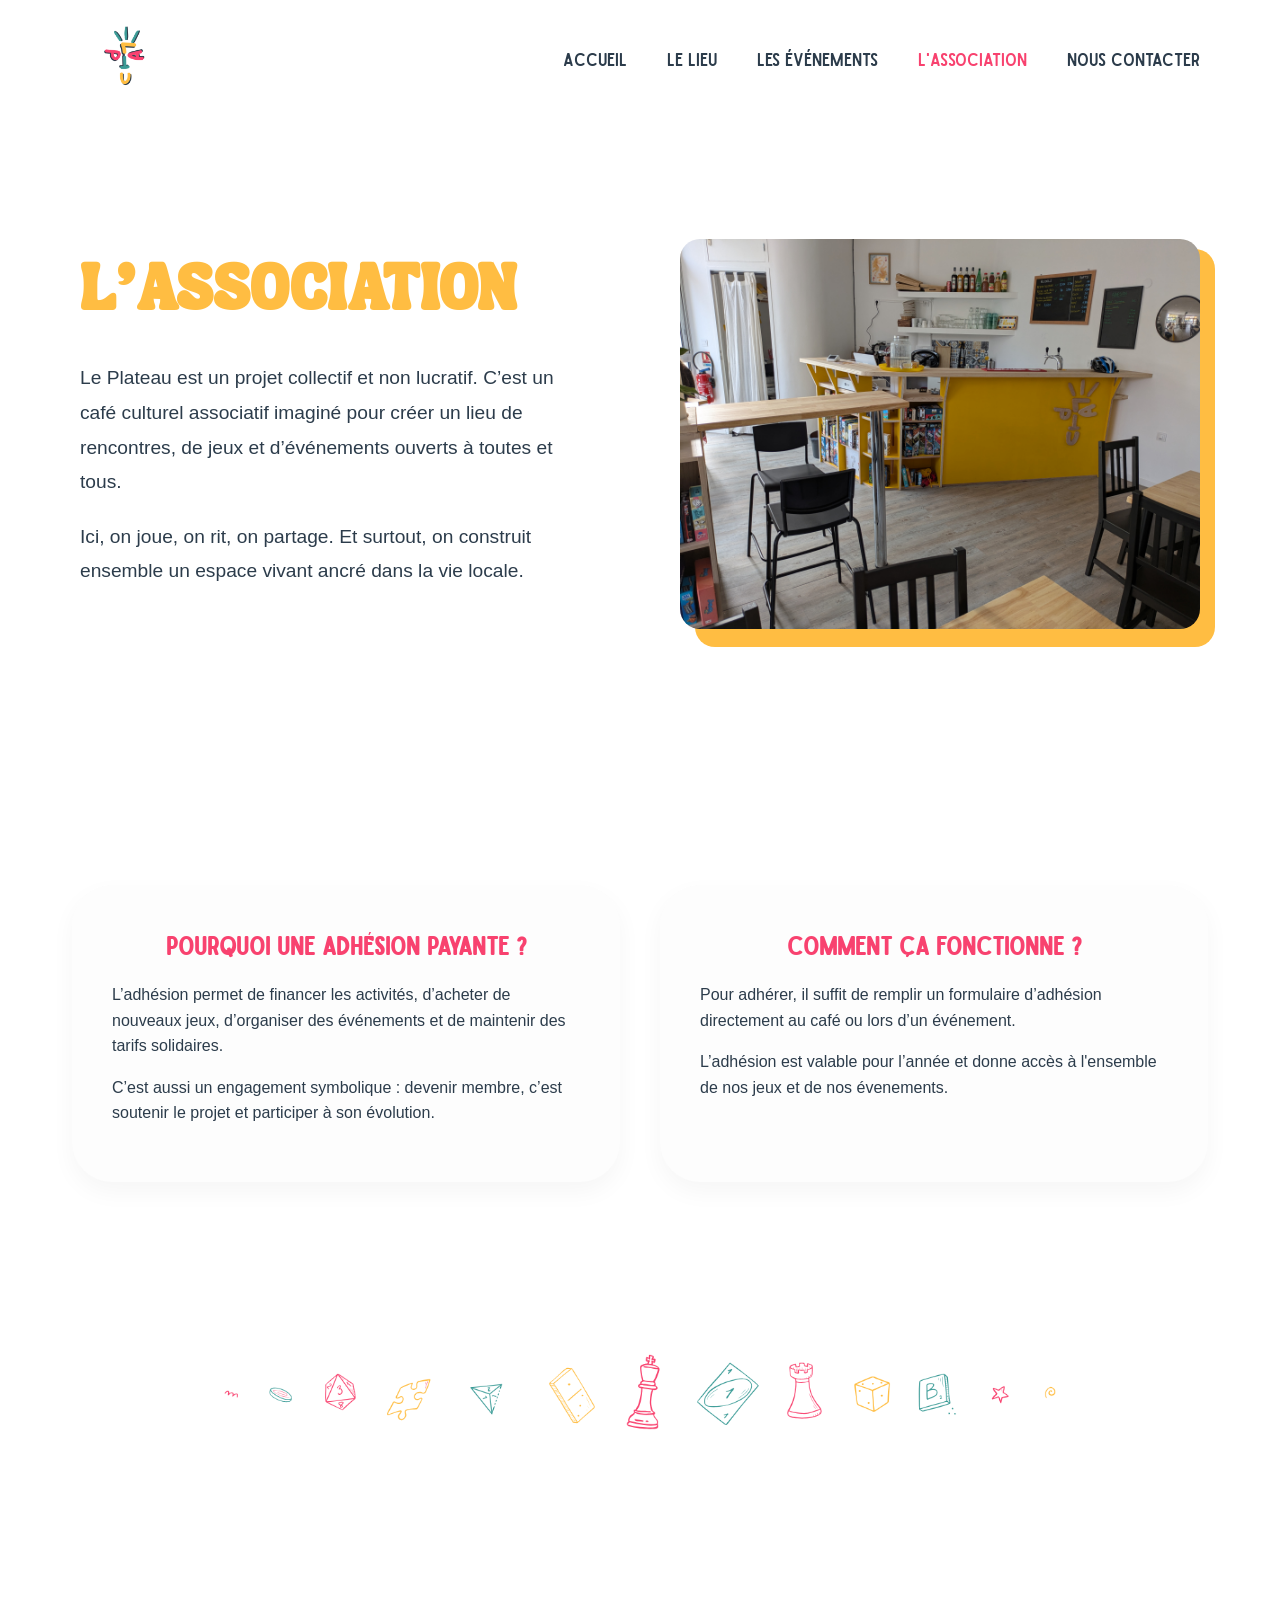
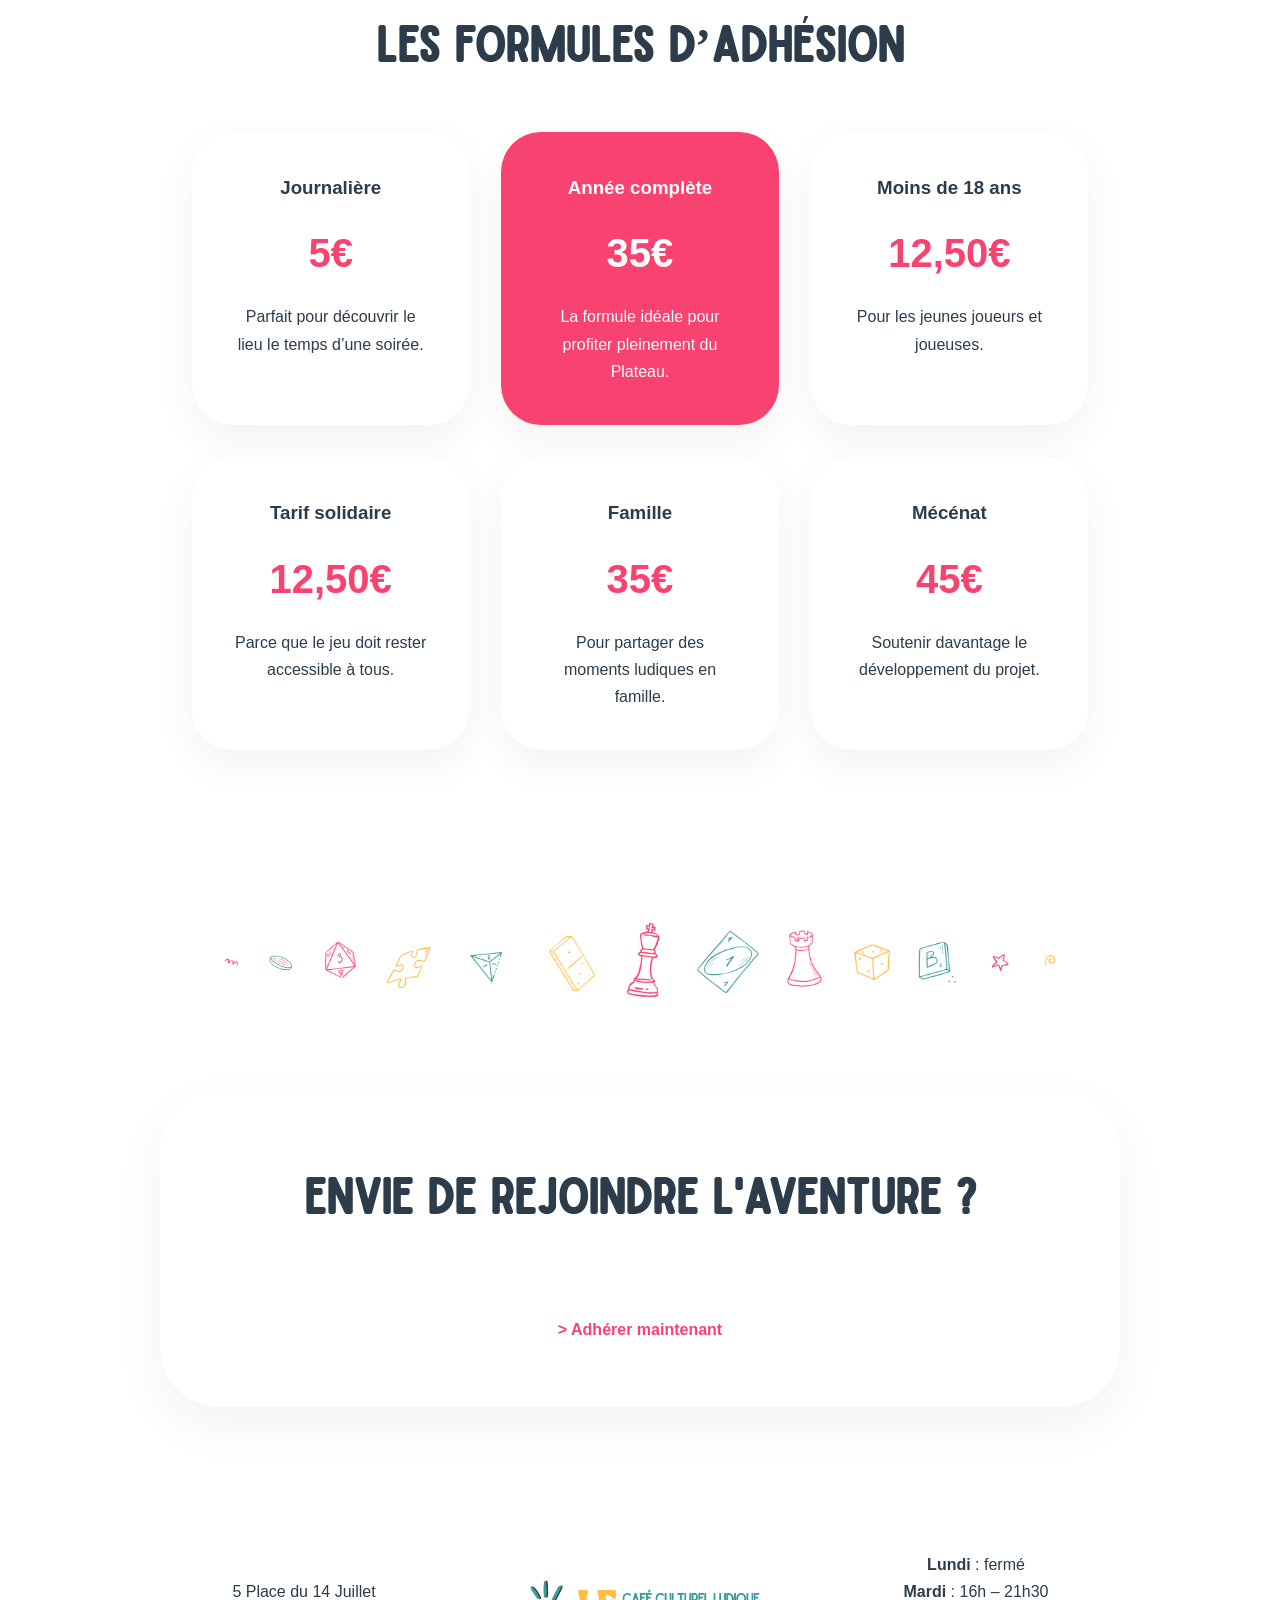
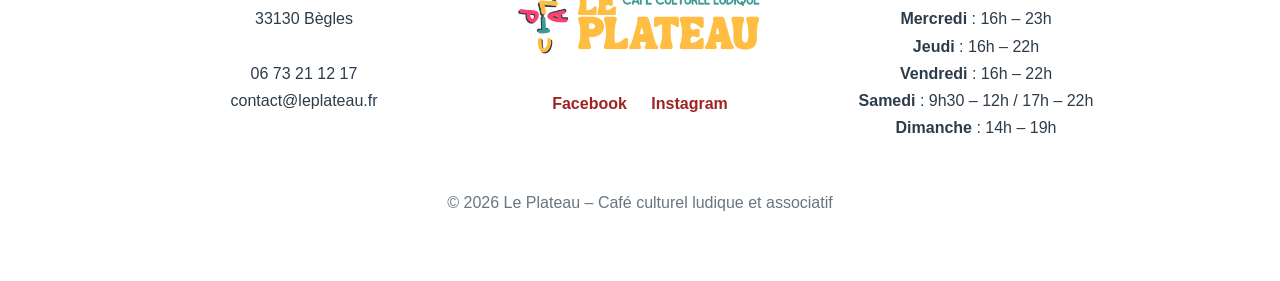
==== association copy.html @ 9a54618c "2nd try" ====
<!DOCTYPE html>
<html lang="fr">
<head>
<meta charset="UTF-8">
<meta name="viewport" content="width=device-width, initial-scale=1.0">

<title>Le Plateau – Café culturel ludique et associatif à Bègles</title>

<meta name="description" content="Le Plateau est un café culturel ludique et associatif à Bègles : jeux de société, quiz, stand-up, impro et événements toute l’année.">
<meta property="og:title" content="Le Plateau – Café culturel à Bègles">
<meta property="og:description" content="Jeux de société et évennements conviviaux au cœur de Bègles.">
<meta property="og:type" content="website">

<link href="https://fonts.googleapis.com/css2?family=Poppins:wght@300;400;600;700&display=swap" rel="stylesheet">
<link rel="stylesheet" href="assets/css/main.css" type="text/css" media="screen" />

<script>
    const navbar = document.querySelector('.navbar');

window.addEventListener('scroll', () => {
    if(window.scrollY > 50){
        navbar.classList.add('sticky');
    } else {
        navbar.classList.remove('sticky');
    }
});
</script>
</head>

<body>
<div class="site-container">
<header>




<nav class="navbar">

    <!-- Liens gauche -->
     <div class="nav-logo">
        <a href="index.html">
            <img src="./assets/images/logo.png" alt="Logo Le Plateau" height="70">
        </a>
    </div>

    <div class="nav-right">
        <a href="./index.html">Accueil</a>
        <a href="./lieu.html">Le lieu</a>
        <a href="./event.html">Les événements</a>
  
        <a class="selected" href="./association.html">L'association</a>
        <a href="./contact.html">Nous contacter</a>
    </div>

</nav>
    
</header>


<section class="asso-hero">

    <div class="asso-left">
        <h1>L’ASSOCIATION</h1>

        <p>
            Le Plateau est un projet collectif et non lucratif.
            C’est un café culturel associatif imaginé pour créer
            un lieu de rencontres, de jeux et d’événements ouverts à toutes et tous.
        </p>

        <p>
            Ici, on joue, on rit, on partage.
            Et surtout, on construit ensemble un espace vivant
            ancré dans la vie locale.
        </p>
    </div>

    <div class="asso-right">
        <img src="./assets/images/photo1.jpg" alt="Le Plateau café ludique">
    </div>

</section>

<section class="asso fade-up">

    <!-- <div class="section-divider"></div> -->

    <div class="asso-grid">


        <!-- Pourquoi payant -->
        <div class="asso-card">
            <h2>Pourquoi une adhésion payante ?</h2>
            <p>
                L’adhésion permet de financer les activités,
                d’acheter de nouveaux jeux,
                d’organiser des événements
                et de maintenir des tarifs solidaires.
            </p>
            <p>
                C’est aussi un engagement symbolique :
                devenir membre, c’est soutenir le projet
                et participer à son évolution.
            </p>
        </div>

        <!-- Comment rejoindre -->
        <div class="asso-card">
            <h2>Comment ça fonctionne ?</h2>
            <p>
                Pour adhérer, il suffit de remplir un formulaire d’adhésion
                directement au café ou lors d’un événement.
            </p>
            <p>
                L’adhésion est valable pour l’année
                et donne accès à l'ensemble de nos jeux 
                et de nos évenements.
            </p>
        </div>

    </div>

</section>

<div class="section-divider"></div>

<!-- TARIFS -->
<section class="tarifs fade-up">

    <h2 class="section-title">  Les formules d’adhésion</h2>

    <div class="tarifs-grid">

        <div class="tarif-card">
            <h3>Journalière</h3>
            <div class="price">5€</div>
            <p>Parfait pour découvrir le lieu le temps d’une soirée.</p>
        </div>

        <div class="tarif-card highlight">
            <h3>Année complète</h3>
            <div class="price">35€</div>
            <p>La formule idéale pour profiter pleinement du Plateau.</p>
        </div>

        <div class="tarif-card">
            <h3>Moins de 18 ans</h3>
            <div class="price">12,50€</div>
            <p>Pour les jeunes joueurs et joueuses.</p>
        </div>

        <div class="tarif-card">
            <h3>Tarif solidaire</h3>
            <div class="price">12,50€</div>
            <p>Parce que le jeu doit rester accessible à tous.</p>
        </div>

        <div class="tarif-card">
            <h3>Famille</h3>
            <div class="price">35€</div>
            <p>Pour partager des moments ludiques en famille.</p>
        </div>

        <div class="tarif-card">
            <h3>Mécénat</h3>
            <div class="price">45€</div>
            <p>Soutenir davantage le développement du projet.</p>
        </div>

    </div>

</section>

<div class="section-divider"></div>

<section class="adhesion fade-up">

    <h2 class="section-title">Envie de rejoindre l'aventure ?</h2>

    <div class="adhesion-box">
        
        <a href="contact.php" class="cta-adhesion">
            > Adhérer maintenant
        </a>
    </div>

</section>


<footer class="footer">
    <div class="footer-container">

        <!-- Colonne 1 : Contact -->
        <div class="footer-col center">
            <!-- <h3>Contact</h3> -->
            <p>
                <br>
                5 Place du 14 Juillet<br>
                33130 Bègles<br><br>
                06 73 21 12 17<br>
                contact@leplateau.fr
            </p>
        </div>

        <!-- Colonne 2 : Logo + Réseaux -->
        <div class="footer-col center">
            <br>
            <img src="./assets/images/logoa3.png" alt="Logo Le Plateau" height="80">
            <br>
            <div class="socials">
                <a href="#" target="_blank">Facebook</a>
                <a href="#" target="_blank">Instagram</a>
            </div>
        </div>

        <!-- Colonne 3 : Horaires -->
        <div class="footer-col center">
            <!-- <h3>Horaires</h3> -->
            <p>
                <strong>Lundi</strong> : fermé<br>
                <strong>Mardi</strong> : 16h – 21h30<br>
                <strong>Mercredi</strong> : 16h – 23h<br>
                <strong>Jeudi</strong> : 16h – 22h<br>
                <strong>Vendredi</strong> : 16h – 22h<br>
                <strong>Samedi</strong> : 9h30 – 12h / 17h – 22h<br>
                <strong>Dimanche</strong> : 14h – 19h
            </p>
        </div>

    </div>

    <div class="footer-bottom">
        © 2026 Le Plateau – Café culturel ludique et associatif
    </div>
</footer>

<button id="topBtn">↑</button>

<script>

/* Scroll Animation */
const faders = document.querySelectorAll('.fade-up');
const observer = new IntersectionObserver(entries => {
    entries.forEach(entry => {
        if(entry.isIntersecting){
            entry.target.classList.add('visible');
        }
    });
},{ threshold:0.2 });

faders.forEach(el => observer.observe(el));

/* Back to top */
const topBtn = document.getElementById("topBtn");

window.addEventListener("scroll", () => {
    topBtn.style.display = window.scrollY > 300 ? "block" : "none";
});

topBtn.addEventListener("click", () => {
    window.scrollTo({ top: 0, behavior: "smooth" });
});

</script>
</div>
</body>
</html>
---- assets/css/main.css ----
/* ===== FONT LOGO ===== */
@font-face {
    font-family: 'TanSongBird';
    src: url('../fonts/TANSONGBIRD.ttf') format('truetype');
}
@font-face {
    font-family: 'Sailors';
    src: url('../fonts/SailorsSlant.ttf') format('truetype');
}

/* ===== VARIABLES ===== */
:root {
    --rose-ouverture: #fcfafa;
    /* --rose-ouverture: #fff8f9; */
    /* --rose-ouverture: #f8f7f3; */
    --jaune: #ffbd42;
    --bleu: #3a9b96;
    --rose: #f8426f;
    --bleu-marine: #2c3c4b;
}


/* =====================================================
   RESET
===================================================== */

* {
    margin: 0;
    padding: 0;
    box-sizing: border-box;
}

html {
    scroll-behavior: smooth;
}

body {
    font-family: 'arial';
    /* background: url('../images/back-white.png') center/cover fixed; */
    /* background: var(--rose-ouverture) center/cover fixed; */
    background: #ffffff;
    color: var(--bleu-marine);
    line-height: 1.7;
    overflow-x: hidden;
}

.site-container {
    max-width: 1200px;
    margin: auto;
    /* background: rgba(255,255,255,0.92); */
    /* backdrop-filter: blur(4px); */
}

section {
    padding: 8rem 2rem;
}

h2 {
    font-size: 3rem;
}
/* =====================================================
   NAVBAR
===================================================== */

/* .navbar {
    background: white;
    border-radius: 50px;
    padding: 1rem 2rem;
    display: grid;
    grid-template-columns: 1fr auto 1fr;
    align-items: center;
    box-shadow: 0 10px 30px rgba(0, 0, 0, 0.05);
    position: sticky;
    top: 15px;
    z-index: 1000;
    font-family: 'Sailors';
} */

.navbar{
    position: sticky;
    top: 0;
    z-index: 1000;

    display: flex;
    align-items: center;
    justify-content: space-between;

    padding: 20px 40px;

    background: transparent;
}

/* .nav-right {
    display: flex;
    gap: 30px;
    justify-content: flex-end;
    margin-right: 10px;
} */

.nav-right{
    display:flex;
    gap:40px;
    align-items:center;
}

.nav-logo {
    display: flex;
    gap: 30px;
    justify-content: flex-start;
    margin-left: 10px;
}

.navbar a {
    text-decoration: none;
    font-size: large;
    font-family:'Sailors';
    color: var(--bleu-marine);
    position: relative;
    transition: 0.3s;
}

.navbar a:hover {
    color: var(--rose);
    /* transition: 0.3s;
    transform: scale(1.05); */
}

.navbar a.selected {
    color: var(--rose);
}
.navbar.scrolled{
    background:white;
}

.nav-center img {
    transition: 0.3s;
}

.nav-center img:hover {
    transform: scale(1.05);
}


/* =====================================================
   RESPONSIVE NAVBAR
===================================================== */

@media (max-width: 900px) {
    .navbar {
        grid-template-columns: 1fr;
        text-align: center;
        gap: 1rem;
    }

    .nav-left,
    .nav-right {
        justify-content: center;
        flex-wrap: wrap;
    }
}


/* ===== BURGER ===== */

.burger {
    display: none;
    flex-direction: column;
    gap: 5px;
    cursor: pointer;
}

.burger span {
    width: 25px;
    height: 3px;
    background: var(--bleu-marine);
    transition: 0.3s;
}

@media (max-width: 900px) {

    .nav-right {
        position: absolute;
        top: 90px;
        right: 0;
        background: white;
        width: 100%;
        flex-direction: column;
        align-items: center;
        padding: 2rem 0;
        display: none;
        box-shadow: 0 15px 30px rgba(0,0,0,0.05);
    }

    .nav-right.active {
        display: flex;
    }

    .burger {
        display: flex;
    }
}

/* ===== SEPARATEUR DECORATIF ===== */

.section-divider {
    width: 100%;
    height: 100px;
    background: url('../images/separator.png') center center no-repeat;
    background-size: 80% auto;
    margin: 2rem 0;
}

/* ===== HERO UPGRADE ===== */


.hero {
    position: relative;
    width: 100%;
    height: 80vh; /* prend toute la hauteur de l'écran */
    text-align: center;
    overflow: hidden;
    display: flex;
    justify-content: center;
    align-items: center;

    /* Image de fond */
    background: url('../images/photo1.jpg') center/cover no-repeat;
    /* couleur blanche avec transparence si tu veux un léger voile */
    background-blend-mode: lighten;
    opacity: 0.9; /* si tu veux réduire l'intensité de la bg */
    margin-bottom: 100px;
}

.hero::before {
    content: "";
    position: absolute;
    inset: 0;
    background: rgba(251, 241, 241, 0.8); /* voile blanc transparent */
    z-index: 1;
}

.hero-content {
    position: relative;
    z-index: 2; /* pour être au-dessus de l'overlay */
}

.hero-image {
    max-width: 90%; /* ajustable */
    height: auto;
    display: block;
    margin: auto;
}


/* =====================================================
   BUTTONS
===================================================== */

.btn {
    display: inline-block;
    padding: 15px 35px;
    border-radius: 50px;
    background: var(--jaune);
    color: var(--bleu-marine);
    font-weight: 600;
    text-decoration: none;
    margin-top: 2rem;
    transition: 0.3s;
}

.btn:hover {
    background: var(--rose);
    color: white;
    transform: translateY(-5px);
}


/* =====================================================
   SCROLL ANIMATION
===================================================== */

.fade-up {
    opacity: 0;
    /* transform: translateY(40px); */
    transition: all 0.8s ease;
}

.fade-up.visible {
    opacity: 1;
    transform: translateY(0);
}


/* =====================================================
   ASSOCIATION
===================================================== */


.asso-hero{
    display:grid;
    grid-template-columns: 1fr 1fr;
    align-items:center;
    gap:80px;

    padding:120px 40px;
}

.asso-left h1{
    font-family:'TanSongBird';
    font-size:2rem;
    color:var(--jaune);
    margin-bottom:40px;
    text-transform: uppercase;
}

.asso-left p{
    font-size:1.2rem;
    line-height:1.8;
    margin-bottom:20px;
    max-width:500px;
}


.asso-right img{
    width:100%;
    border-radius:20px;
    object-fit:cover;
}

@media (max-width:900px){

.asso-hero{
    grid-template-columns:1fr;
    text-align:center;
}

.asso-left p{
    margin:auto;
}

}


.asso-right{
    position:relative;
}

.asso-right::after{
    content:"";
    position:absolute;
    width:100%;
    height:100%;
    background:var(--jaune);
    border-radius:20px;
    top:10px;
    left:15px;
    z-index:-1;
}




.asso-back{
    position: relative;
    background: url('../images/photo1.jpg') center/cover no-repeat;
    min-height: 500px;
    padding: 160px 40px 120px 40px;
    border-radius: 40px;
    display:flex;
    flex-direction:column;
    justify-content:center;
    align-items:center;
    text-align:center;
    overflow:hidden;
}

/* overlay moderne */
.asso-back::before{
    content:"";
    position:absolute;
    inset:0;
    background: linear-gradient(
        rgba(255,255,255,0.85),
        rgba(255,255,255,0.75)
    );
}

/* contenu au dessus */
.asso-back .title,
.asso-back .subtitle{
    position:relative;
    z-index:2;
}

.asso-back{
    animation: heroZoom 12s ease-in-out infinite alternate;
}

@keyframes heroZoom{
    from{background-size:100%;}
    to{background-size:110%;}
}

.asso-back .title{
    font-family: 'TanSongBird';
    font-size: 6rem;
    color: var(--jaune);
    text-transform: uppercase;
    letter-spacing: 3px;
    margin-bottom: 40px;

    text-shadow: 
        3px 3px 0px rgba(0,0,0,0.1);
}

.asso-back .subtitle{
    max-width: 750px;
    font-size: 1.3rem;
    line-height: 1.8;
    color: var(--bleu-marine);
}

.scroll-indicator{
    margin-top:40px;
    width:25px;
    height:40px;
    border:2px solid var(--bleu-marine);
    border-radius:20px;
    position:relative;
}

.scroll-indicator::after{
    content:"";
    width:6px;
    height:6px;
    background:var(--bleu-marine);
    border-radius:50%;
    position:absolute;
    top:8px;
    left:50%;
    transform:translateX(-50%);
    animation:scroll 1.5s infinite;
}

@keyframes scroll{
    0%{opacity:0; top:8px;}
    50%{opacity:1;}
    100%{opacity:0; top:22px;}
}

/* .asso h1 {
    font-family: 'TanSongBird';
    font-size: 2.5rem;
    text-align: center;
    text-transform: uppercase;
    margin-bottom: 60px;
    color: var(--jaune);
} */

.asso .subtitle {
    justify-content: center;
    text-align: center;
    font-size: larger;
    margin-bottom: 100px;
    margin-left: 80px;
    margin-right: 80px;
}

.asso-grid {
    display: grid;
    grid-template-columns: 1fr 1fr;
    gap: 2.5rem;
}

.asso-card {
    background: #fdfdfd;
    padding: 2.5rem;
    border-radius: 40px;
    box-shadow: 0 10px 25px rgba(0, 0, 0, 0.04);
}

.asso-card h2 {
    margin-bottom: 1rem;
    font-size: 1.5rem;
    font-family: 'Sailors';
    color: var(--rose);
    text-align: center;
}

.asso-card p {
    margin-bottom: 1rem;
    line-height: 1.6;
}
/* =====================================================
   ADHESION
===================================================== */

.adhesion {
    margin: 80px 10%;
    padding: 4rem 2rem;
    background: white;
    border-radius: 60px;
    box-shadow: 0 20px 50px rgba(0, 0, 0, 0.05);
    text-align: center;
}

.adhesion-box {
    max-width: 700px;
    margin: auto;
}

.cta-adhesion {
    display: inline-block;
    margin-top: 2rem;
    font-weight: 600;
    text-decoration: none;
    color: var(--rose);
    transition: 0.3s;
}

.cta-adhesion:hover {
    color: var(--bleu-marine);
}


/* =====================================================
   TARIFS
===================================================== */

.tarifs {
    margin: 0 10%;
}

.tarifs-grid {
    display: grid;
    grid-template-columns: repeat(auto-fit, minmax(250px, 1fr));
    gap: 2rem;
}

.tarif-card {
    background: white;
    padding: 2.5rem;
    border-radius: 40px;
    box-shadow: 0 15px 40px rgba(0, 0, 0, 0.05);
    text-align: center;
    transition: 0.3s;
}

.tarif-card:hover {
    transform: translateY(-8px);
    box-shadow: 0 25px 50px rgba(0, 0, 0, 0.08);
}

.tarif-card h3 {
    margin-bottom: 1rem;
}

.price {
    font-size: 2.5rem;
    font-weight: 700;
    color: var(--rose);
    margin-bottom: 1rem;
}

.tarif-card.highlight {
    background: var(--rose);
    color: white;
}

.tarif-card.highlight .price {
    color: white;
}


/* =====================================================
   LIEU INTRO
===================================================== */

.lieu-intro {
    margin: 80px 10%;
    padding: 4rem 2rem;
    background: white;
    border-radius: 60px;
    box-shadow: 0 20px 50px rgba(0, 0, 0, 0.05);
}

.lieu-grid {
    display: grid;
    grid-template-columns: 1fr 1fr;
    gap: 3rem;
    align-items: center;
}

.lieu-image img {
    width: 100%;
    border-radius: 40px;
}


/* =====================================================
   FOOD
===================================================== */

.lieu-food {
    margin: 80px 10%;
}

.food-grid {
    display: grid;
    grid-template-columns: repeat(auto-fit, minmax(250px, 1fr));
    gap: 2rem;
}

.food-card {
    background: white;
    padding: 2rem;
    border-radius: 40px;
    box-shadow: 0 15px 40px rgba(0, 0, 0, 0.05);
    transition: 0.3s;
}

.food-card:hover {
    transform: translateY(-8px);
}


/* =====================================================
   MOSAIQUE
===================================================== */

.gallery-mosaic {
    column-count: 3;
    column-gap: 20px;
}

.gallery-mosaic img {
    width: 100%;
    margin-bottom: 20px;
    border-radius: 25px;
    cursor: pointer;
    transition: 0.3s;
}

.gallery-mosaic img:hover {
    transform: scale(1.03);
}

@media (max-width: 900px) {
    .gallery-mosaic {
        column-count: 2;
    }
}

@media (max-width: 600px) {
    .gallery-mosaic {
        column-count: 1;
    }
}


.gallery-grid {
    display: grid;
    grid-template-columns: repeat(auto-fit, minmax(250px,1fr));
    gap: 20px;
}

.gallery-grid img {
    width: 100%;
    height: 250px;
    object-fit: cover;
    border-radius: 20px;
}

/* =====================================================
   LIGHTBOX
===================================================== */

.lightbox {
    display: none;
    position: fixed;
    inset: 0;
    background: rgba(0, 0, 0, 0.85);
    justify-content: center;
    align-items: center;
    z-index: 999;
}

.lightbox-img {
    max-width: 90%;
    max-height: 85%;
    border-radius: 20px;
}

.lightbox .close {
    position: absolute;
    top: 30px;
    right: 40px;
    font-size: 40px;
    color: white;
    cursor: pointer;
}


/* =====================================================
    REVIEWS
===================================================== */


.reviews {
    margin: 80px 5%;
}

.reviews-grid {
    display: flex;
    justify-content: center;
    gap: 2rem;
    flex-wrap: wrap; /* pour mobile */
    align-items: flex-start;
}

.review-card {
    position: relative;
    background: rgba(255, 255, 255, 1);
    padding: 2rem;
    border-radius: 30px;
    width: 300px;
    box-shadow: 0 15px 40px rgba(0,0,0,0.05);
    overflow: visible; /* pour que le carré coloré dépasse */
    transition: transform 0.3s, box-shadow 0.3s;
}

/* Carré coloré permanent derrière */
.review-card::before {
    content: "";
    position: absolute;
    inset: 0;
    border-radius: 30px;
    z-index: -1;
    /* transform: rotate(-2deg); */
}

/* Couleurs des carrés
.review-rose::before {
    background: var(--rose);
}
.review-bleu::before {
    background: var(--bleu);
} */

/* Décalage vertical */
.review-top {
    margin-top: -20px; /* remonte un peu */
}

.review-bottom {
    margin-top: 20px; /* descend un peu */
}

/* Texte */
.review-card p:first-child {
    margin-bottom: 0.5rem;
    font-size: 1.2rem;
}
.review-card p:nth-child(2) {
    line-height: 1.6;
    margin-bottom: 1rem;
}
.review-card strong {
    display: block;
    text-align: right;
    font-weight: 600;
}



.review-rose::after{
    content:"";
    position:absolute;
    width:100%;
    height:100%;
    background:var(--rose);
    border-radius:30px;
    top:10px;
    right:10px;
    z-index:-1;
}


.review-bleu::after{
    content:"";
    position:absolute;
    width:100%;
    height:100%;
    background:var(--bleu);
    border-radius:30px;
    top:10px;
    right:10px;
    z-index:-1;
}

/* Hover (optionnel) */
.review-card:hover {
    /* transform: translateY(-6px) rotate(1deg); */
    /* box-shadow: 0 25px 50px rgba(0,0,0,0.08); */
}

/* Responsive */
@media (max-width: 1000px) {
    .reviews-grid {
        flex-wrap: wrap;
        justify-content: center;
    }
    .review-card {
        margin-top: 0 !important;
    }
}

/* Conteneur des étoiles */
.stars {
    display: flex;
    gap: 5px; /* espace entre les étoiles */
    margin-bottom: 1.5rem;
    justify-content: center; /* centrer les étoiles */
}

.stars img {
    width: 20px;  /* taille des étoiles */
    height: 20px;
    object-fit: contain;
}

/* =====================================================
   EVENTS
===================================================== */






.event-hero{
    display:grid;
    grid-template-columns: 1fr 1fr;
    align-items:center;
    gap:80px;

    padding:120px 40px;
}

.event-right h1{
    font-family:'TanSongBird';
    font-size:2rem;
    color:var(--jaune);
    margin-bottom:40px;
    text-transform: uppercase;
}

.event-right p{
    font-size:1.2rem;
    line-height:1.8;
    margin-bottom:20px;
    max-width:500px;
}

.event-right a{
    text-decoration: none;
    margin: 10px;

}


.event-left img{
    width:100%;
    border-radius:20px;
    object-fit:cover;
}

@media (max-width:900px){

.event-hero{
    grid-template-columns:1fr;
    text-align:center;
}

.event-right p{
    margin:auto;
}

}


.event-left{
    position:relative;
}

.event-left::after{
    content:"";
    position:absolute;
    width:100%;
    height:100%;
    background:var(--jaune);
    border-radius:20px;
    top:10px;
    right:15px;
    z-index:-1;
}







.events-intro {
    margin: 80px 10%;
    text-align: center;
}

.events-title {
    font-family: 'TanSongBird';
    font-size: 2.5rem;
    text-align: center;
    text-transform: uppercase;
    margin-bottom: 60px;
    color: var(--jaune);
}

.events-intro .subtitle {
    justify-content: center;
    text-align: center;
    font-size: larger;
    margin-bottom: 100px;
    margin-left: 80px;
    margin-right: 80px;
}

.events-highlights {
    margin: 80px 10%;
}

.events-grid {
    display: grid;
    grid-template-columns: repeat(auto-fit, minmax(250px, 1fr));
    gap: 2rem;
}

.event-card {
    background: white;
    padding: 2rem;
    border-radius: 40px;
    box-shadow: 0 15px 40px rgba(0, 0, 0, 0.05);
    transition: 0.3s;
}

.event-card:hover {
    transform: translateY(-8px);
}

.events-program {
    margin: 80px 10%;
    text-align: center;
}

.program-image {
    width: 100%;
    max-width: 600px;
    border-radius: 30px;
    cursor: pointer;
    transition: 0.3s;
    margin-bottom: 2rem;
}

.program-image:hover {
    transform: scale(1.02);
}

.events-info {
    margin: 80px 10%;
    text-align: center;
}

.info-box {
    background: linear-gradient(135deg, var(--rose), var(--bleu));
    color: white;
    padding: 4rem 2rem;
    border-radius: 60px;
}


/* =====================================================
   UNIVERS
===================================================== */

.section-title {
    text-align: center;
    margin-bottom: 3rem;
    font-family: 'Sailors';
    text-transform: uppercase;
}

.univers-grid {
    display: grid;
    grid-template-columns: 1fr 1fr;
    gap: 2.5rem;
}

.univers-card {
    display: flex;
    background: #fdfdfd;
    border-radius: 40px;
    overflow: hidden;
    box-shadow: 0 10px 25px rgba(0, 0, 0, 0.04);
    transition: 0.3s;
}

.univers-card:hover {
    transform: translateY(-6px);
    box-shadow: 0 20px 40px rgba(0, 0, 0, 0.08);
}

.univers-img {
    flex: 0 0 40%;
}

.univers-img img {
    width: 100%;
    height: 100%;
    object-fit: cover;
}

.univers-content {
    flex: 1;
    padding: 2.5rem;
    display: flex;
    flex-direction: column;
    justify-content: center;
}

.univers-content h3 {
    margin-bottom: 1rem;
    font-family: 'TanSongBird';
    text-transform: uppercase;
    font-size: 1rem;
}

.univers-content p {
    margin-bottom: 1.5rem;
    line-height: 1.6;
}

.btn-small {
    display: inline-block;
    color: var(--bleu-marine);
    text-decoration: none;
    font-weight: 500;
    transition: 0.3s;
}

.btn-small:hover {
    color: #f8426f;
}

@media (max-width: 900px) {
    .univers-grid {
        grid-template-columns: 1fr;
    }

    .univers-card {
        flex-direction: column;
    }

    .univers-img {
        height: 220px;
    }
}


/* =====================================================
   TIMELINE
===================================================== */

.timeline {
    position: relative;
    max-width: 900px;
    margin: auto;
    padding: 2rem 0;
}

.timeline::before {
    content: "";
    position: absolute;
    left: 50%;
    width: 4px;
    height: 100%;
    background: var(--bleu);
    transform: translateX(-50%);
}

.timeline-item {
    width: 50%;
    padding: 2rem 3rem;
    position: relative;
    border-radius: 20px;
    background-color: white;
    margin-bottom: 4rem;
}

.timeline-item:nth-child(odd) {
    left: 0;
    text-align: right;
}

.timeline-item:nth-child(even) {
    left: 50%;
}

.timeline-dot {
    position: absolute;
    top: 50%;
    left: 50%;
    width: 20px;
    height: 20px;
    background: var(--rose);
    border-radius: 50%;
    transform: translate(-50%, -50%);
}


/* =====================================================
   CONTACT
===================================================== */

#map {
    display: flex;
    justify-content: space-between;
    align-items: flex-start;
    gap: 2rem;
    margin: 4rem 10%;
}

.contact-title {
    font-family: 'TanSongBird';
    font-size: 3.5rem;
    letter-spacing: 4px;
    color: #ffbd42;
    text-transform: uppercase;
    margin-bottom: 180px;
}

#contact iframe {
    width: 60%;
    height: 450px;
    border: 0;
}

#contact p {
    width: 30%;
    text-align: left;
    line-height: 1.7;
}


/* =====================================================
   FOOTER
===================================================== */

.footer {
    background: transparent;
    color: var(--bleu-marine);
    padding: 4rem 10%;
    border-radius: 50px;
}

.footer-container {
    display: grid;
    grid-template-columns: 1fr 1fr 1fr;
    gap: 3rem;
    align-items: start;
}

.footer-col h3 {
    margin-bottom: 1rem;
    color: var(--jaune);
}

.footer-col.center {
    text-align: center;
    justify-content: center;
}

.socials {
    margin-top: 1.5rem;
}

.socials a {
    display: inline-block;
    margin: 0 10px;
    color: rgb(160, 35, 35);
    text-decoration: none;
    font-weight: 600;
}

.socials a:hover {
    color: var(--rose);
}

.footer-bottom {
    text-align: center;
    margin-top: 3rem;
    opacity: 0.7;
}


/* =====================================================
   BACK TO TOP
===================================================== */

#topBtn {
    position: fixed;
    bottom: 30px;
    right: 30px;
    background: var(--rose);
    color: white;
    border: none;
    padding: 12px 16px;
    border-radius: 50%;
    cursor: pointer;
    display: none;
}


/* =====================================================
   RESPONSIVE GLOBAL FINAL
===================================================== */

@media (max-width: 900px) {

    .cafe-grid {
        grid-template-columns: 1fr;
        text-align: center;
    }

    .timeline::before {
        left: 10px;
    }

    .timeline-item {
        width: 100%;
        left: 0 !important;
        text-align: left !important;
        padding-left: 3rem;
    }

    .timeline-dot {
        left: 10px;
    }

    #contact {
        flex-direction: column;
        margin: 4rem 5%;
    }

    #contact iframe,
    #contact p {
        width: 100%;
    }
}
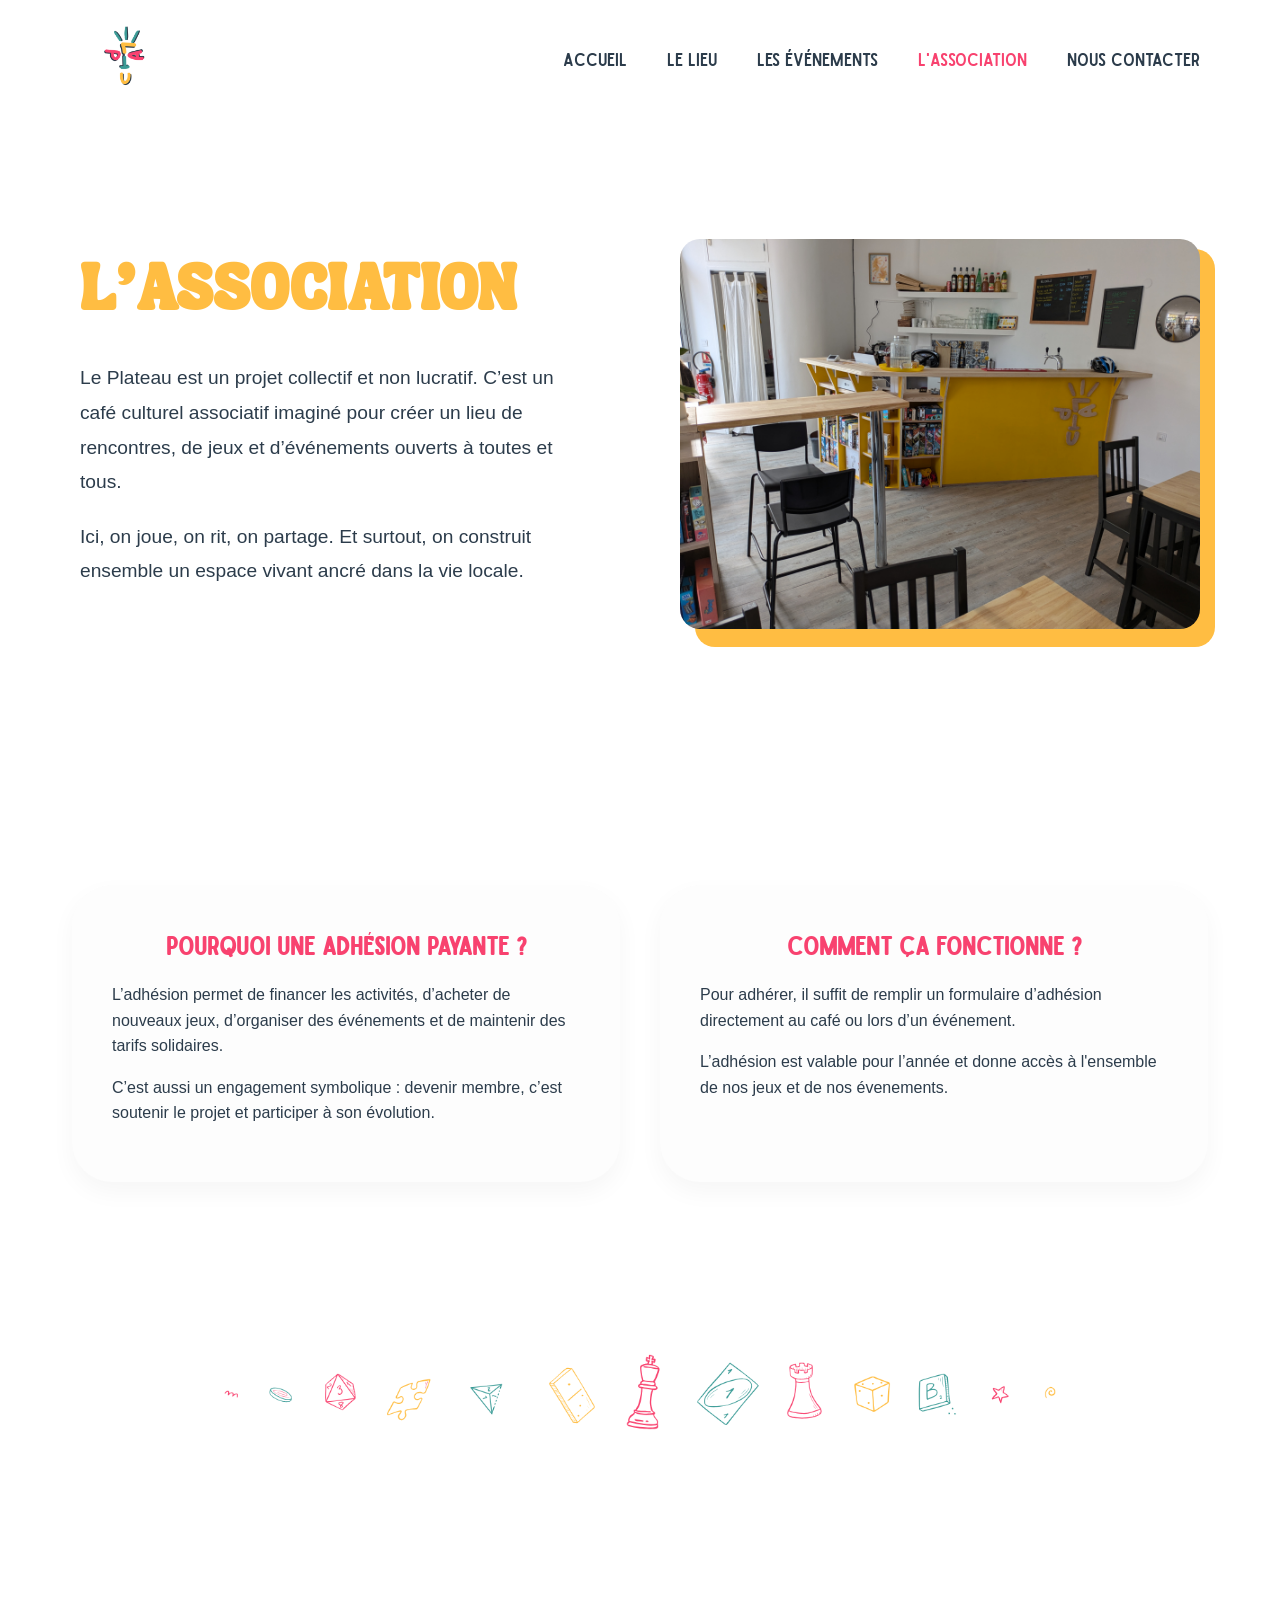
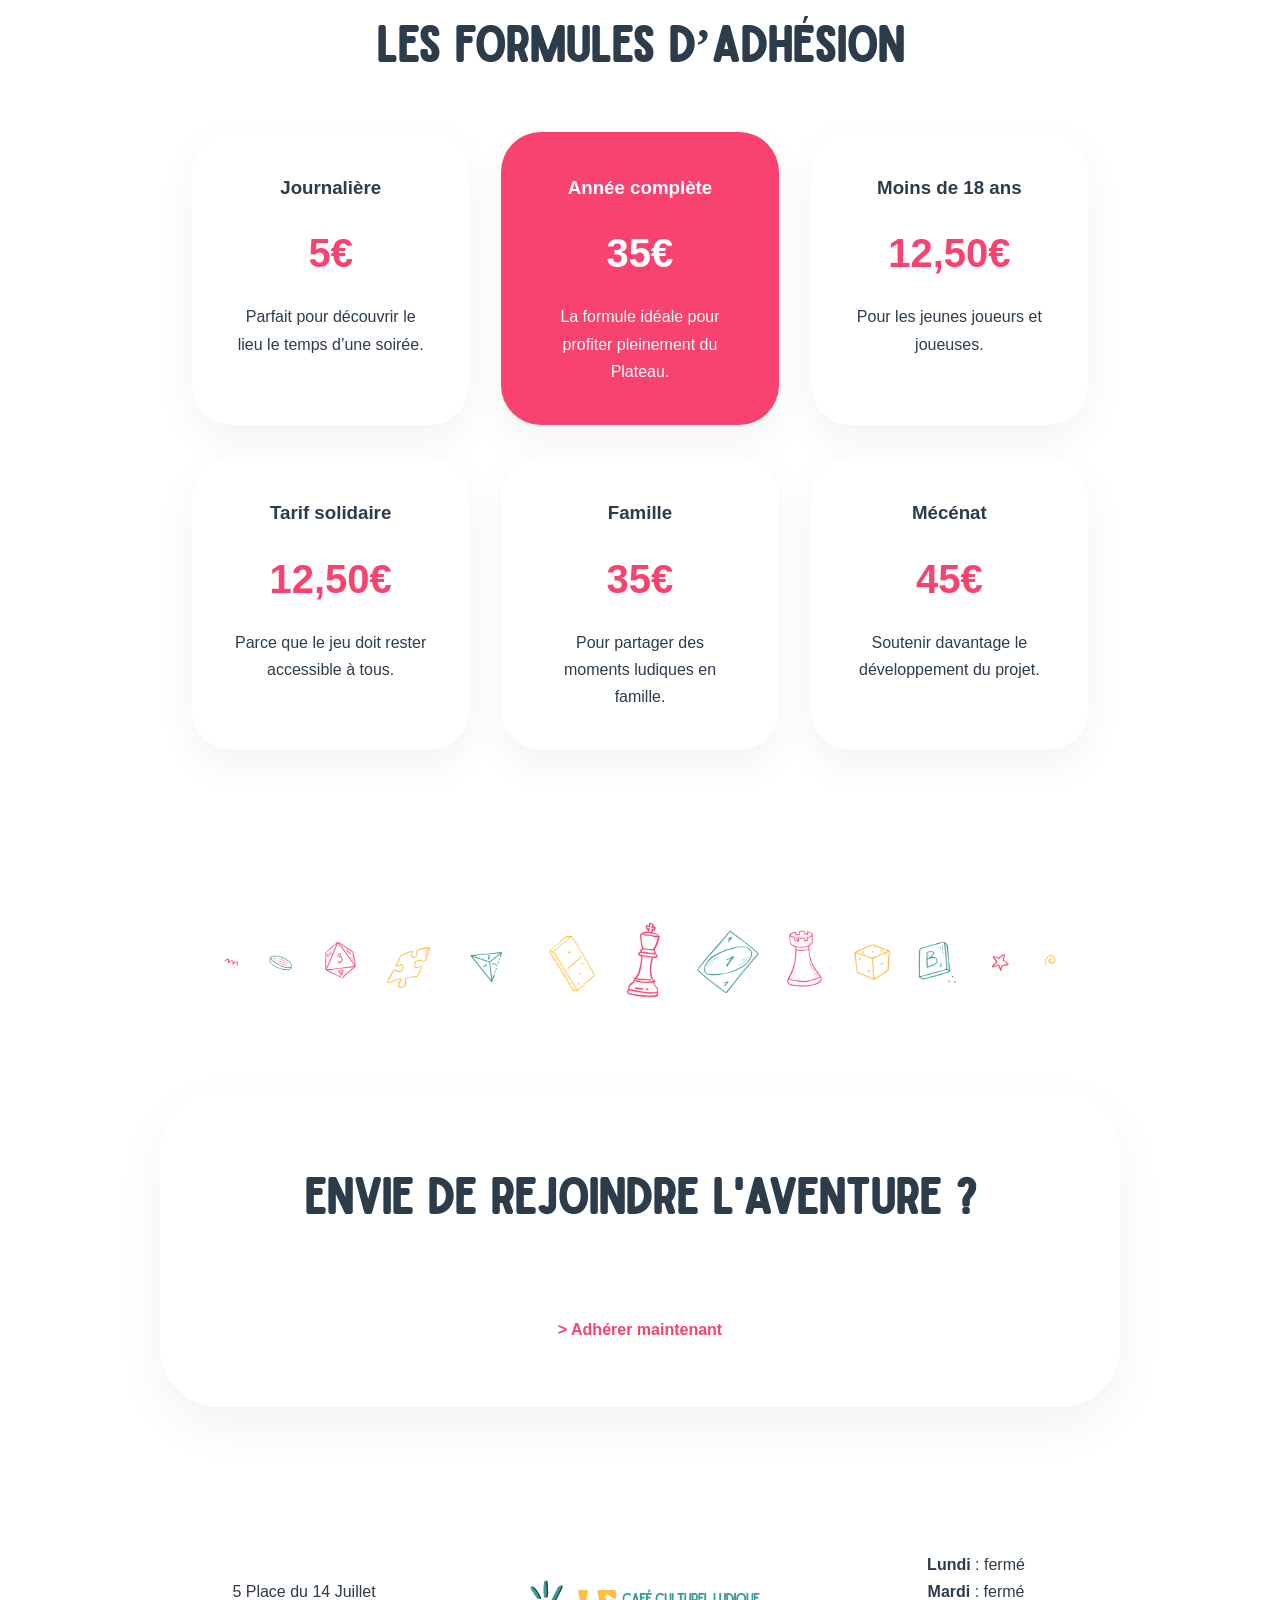
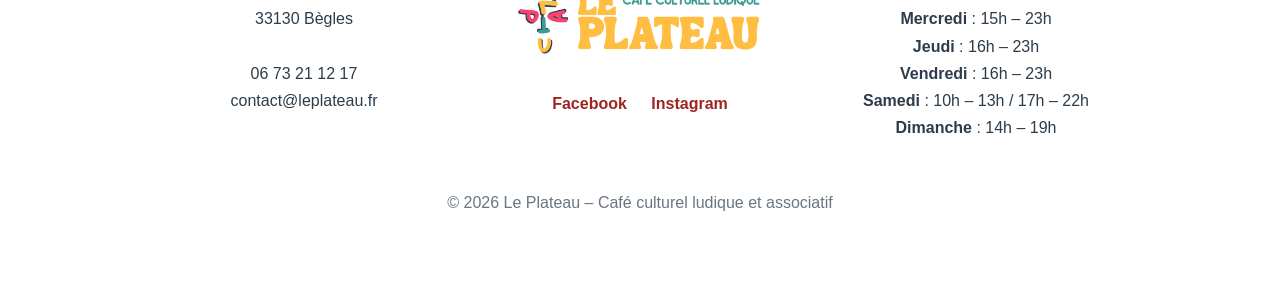
==== commit 19318f99: "test with photos" ====
--- a/association copy.html
+++ b/association copy.html
@@ -218,11 +218,11 @@
             <!-- <h3>Horaires</h3> -->
             <p>
                 <strong>Lundi</strong> : fermé<br>
-                <strong>Mardi</strong> : 16h – 21h30<br>
-                <strong>Mercredi</strong> : 16h – 23h<br>
-                <strong>Jeudi</strong> : 16h – 22h<br>
-                <strong>Vendredi</strong> : 16h – 22h<br>
-                <strong>Samedi</strong> : 9h30 – 12h / 17h – 22h<br>
+                <strong>Mardi</strong> : fermé<br>
+                <strong>Mercredi</strong> : 15h – 23h<br>
+                <strong>Jeudi</strong> : 16h – 23h<br>
+                <strong>Vendredi</strong> : 16h – 23h<br>
+                <strong>Samedi</strong> : 10h – 13h / 17h – 22h<br>
                 <strong>Dimanche</strong> : 14h – 19h
             </p>
         </div>
--- a/assets/css/main.css
+++ b/assets/css/main.css
@@ -36,9 +36,11 @@
 
 body {
     font-family: 'arial';
-    /* background: url('../images/back-white.png') center/cover fixed; */
+    /* background:
+        linear-gradient(rgba(255,255,255,0.5), rgba(255,255,255,0.5)),
+        url('../images/back-tetes.png') center/cover fixed;     */
     /* background: var(--rose-ouverture) center/cover fixed; */
-    background: #ffffff;
+    /* background: #ffffff; */
     color: var(--bleu-marine);
     line-height: 1.7;
     overflow-x: hidden;
@@ -216,7 +218,7 @@
 .hero {
     position: relative;
     width: 100%;
-    height: 80vh; /* prend toute la hauteur de l'écran */
+    height: 100vh; /* prend toute la hauteur de l'écran */
     text-align: center;
     overflow: hidden;
     display: flex;
@@ -224,18 +226,23 @@
     align-items: center;
 
     /* Image de fond */
-    background: url('../images/photo1.jpg') center/cover no-repeat;
+    background: url('../images/fond-test5.png') center/cover no-repeat;
     /* couleur blanche avec transparence si tu veux un léger voile */
     background-blend-mode: lighten;
     opacity: 0.9; /* si tu veux réduire l'intensité de la bg */
-    margin-bottom: 100px;
+    margin-bottom: 50px;
 }
 
 .hero::before {
     content: "";
     position: absolute;
     inset: 0;
-    background: rgba(251, 241, 241, 0.8); /* voile blanc transparent */
+    /* background: linear-gradient(
+        to bottom,
+        rgba(212, 179, 31, 0) 40%,
+        rgba(255, 189, 66, 0.8) 100%
+    ); */
+    /* background: rgba(212, 179, 31, 0.5); voile blanc transparent */
     z-index: 1;
 }
 
@@ -245,13 +252,21 @@
 }
 
 .hero-image {
-    max-width: 90%; /* ajustable */
+    max-width: 40%; /* ajustable */
     height: auto;
     display: block;
     margin: auto;
 }
 
 
+
+.text-intro{
+    margin-left: 15;
+    margin-right: 15;
+    font-size: x-large;
+    font-family:'Sailors';
+    color: var(--bleu-marine);
+}
 /* =====================================================
    BUTTONS
 ===================================================== */
@@ -628,6 +643,19 @@
    MOSAIQUE
 ===================================================== */
 
+
+.swiper {
+  width: 100%;
+  padding: 40px 0;
+}
+
+.swiper-slide img {
+  /* width: 100%; */
+  height: 270px;
+  width: auto;
+  border-radius: 10px;
+}
+
 .gallery-mosaic {
     column-count: 3;
     column-gap: 20px;
@@ -710,6 +738,14 @@
     margin: 80px 5%;
 }
 
+.reviews h2{
+    font-family: 'TanSongBird';
+    font-size: 2.5rem;
+    text-align: center;
+    text-transform: uppercase;
+    margin-bottom: 60px;
+    color: var(--jaune);
+}
 .reviews-grid {
     display: flex;
     justify-content: center;
